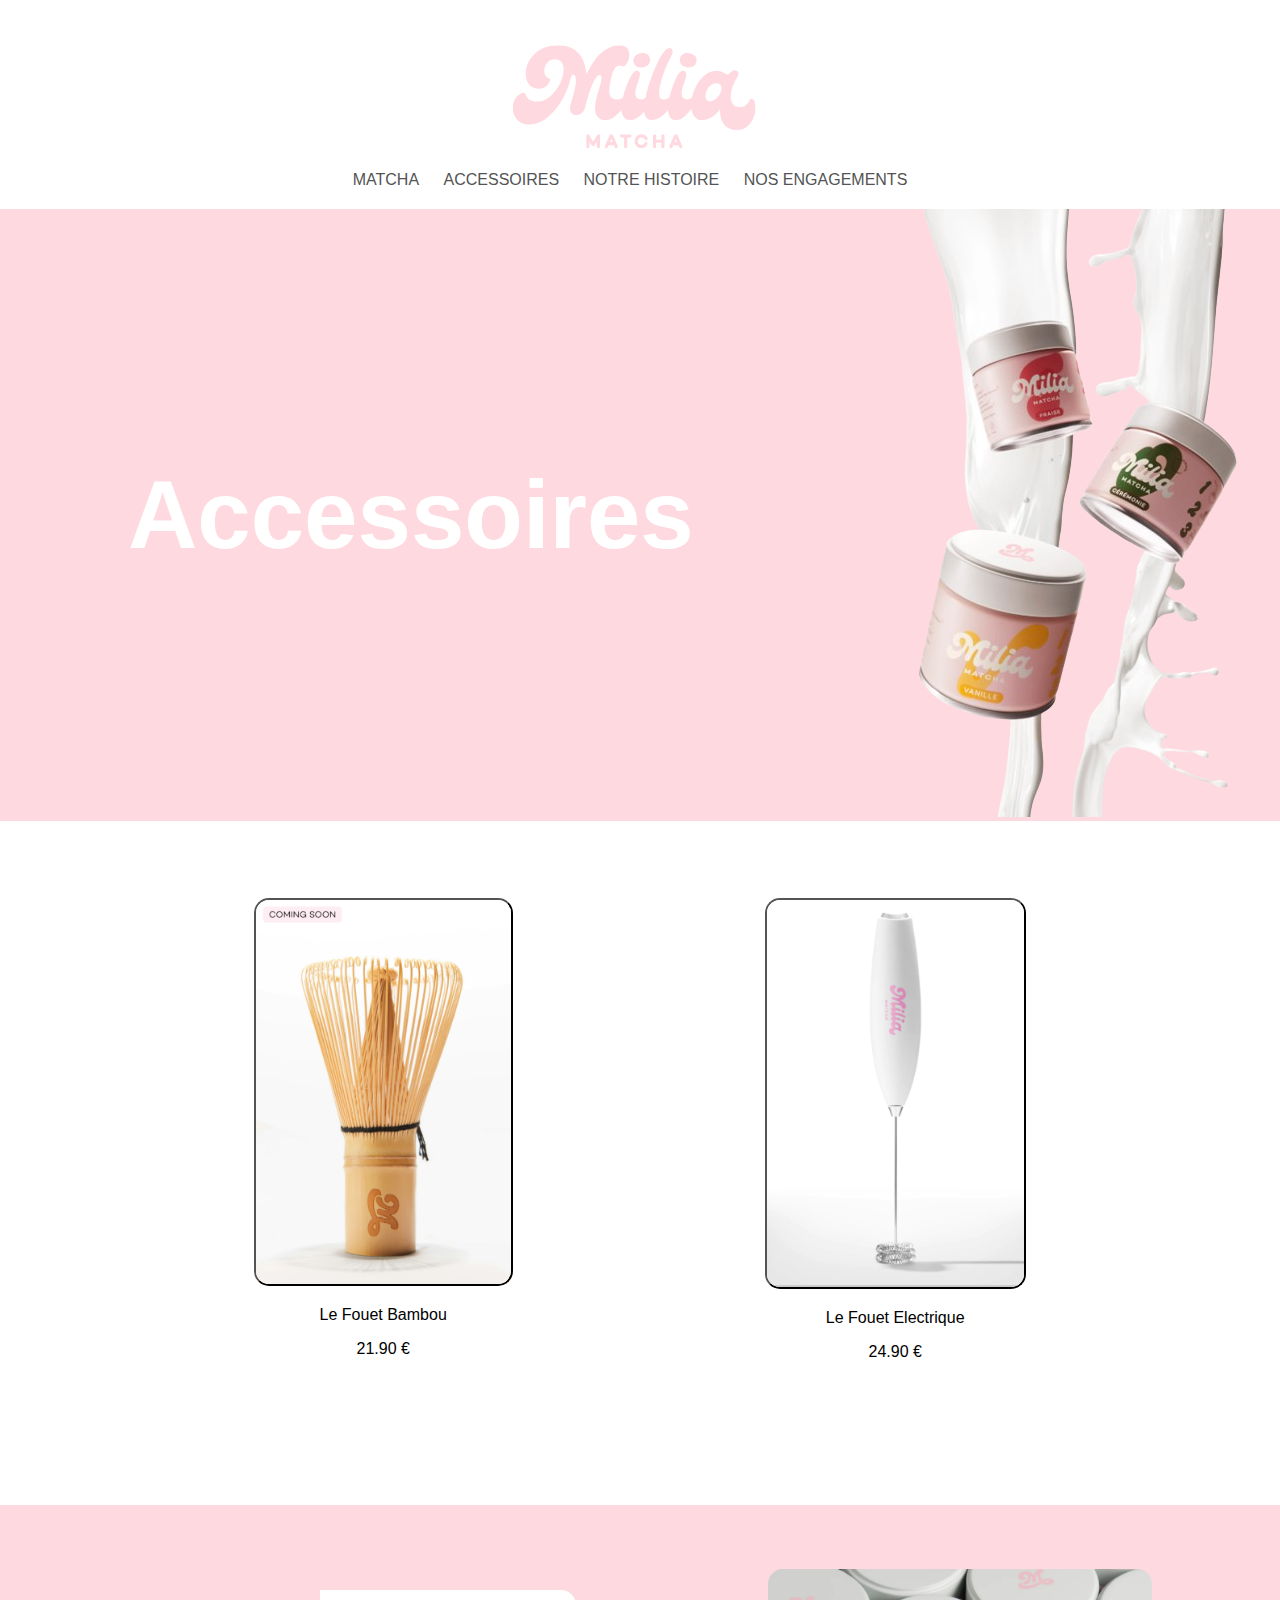
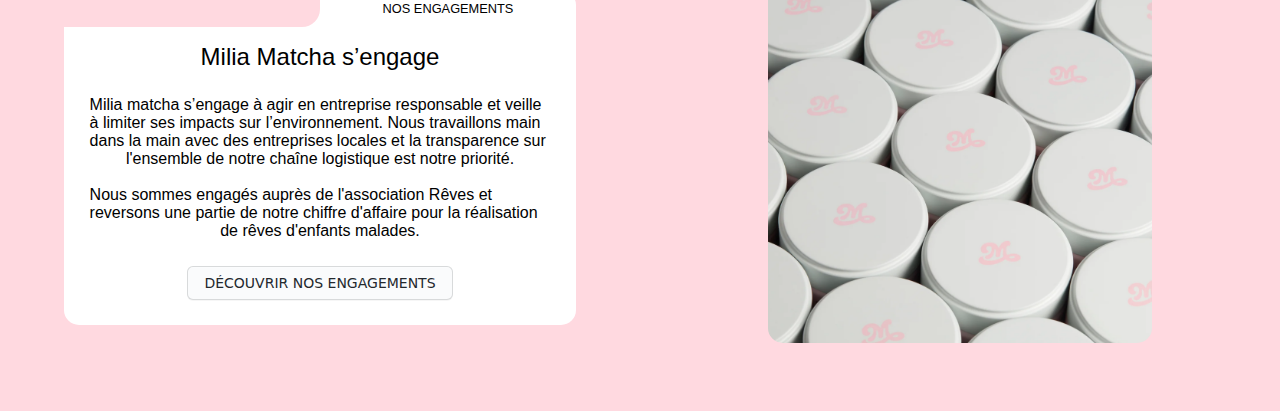
==== pages/Accessoires.html @ 655f2d35 "all page done" ====
<!DOCTYPE html>
<html lang="fr">
<head>
  <meta charset="UTF-8">
  <link rel="stylesheet" type="text/css" href="../style.css" />
  <meta name="viewport" content="width=device-width, initial-scale=1.0">
  <title>Milia Matcha</title>
  <link rel="stylesheet" href="../styles.css">
</head>
<body style="background-color: white;">
  <header>
    <img src="../Images/Milia.png">
    <nav>
      <ul>
        <li><a href="Matcha.html">MATCHA</a></li>
        <li><a href="Accessoires.html">ACCESSOIRES</a></li>
        <li><a href="Histoire.html">NOTRE HISTOIRE</a></li>
        <li><a href="Engagements.html">NOS ENGAGEMENTS</a></li>
      </ul>
    </nav>
</header>
<div class="container">
    <div class="text">
      <p style="font-size: 2em;">Accessoires</p>
    </div>
    <div class="image">
      <img src="../Images/Triplesboites2.png" alt="Image">
    </div>
  </div>
  <div style="background-color: white;">
    <div class="image-container" style="background-color: white;">
        <div>
            <img src="../Images/Fouet.png" alt="Image 1" style="width: 50%;">
            <p>Le Fouet Bambou</p>
            <p>21.90 €</p> 
        </div>
        <div>
            <img src="../Images/Fouetelec.png" alt="Image 1" style="width: 50%;">
            <p>Le Fouet Electrique</p>
            <p>24.90 €</p> 
        </div>
    </div>
</div>
<div class="container" style="margin-top: 10%;">
    <div class="left" style="width: 50%;">
        <div class="left-header">
          <div class="title" style="width: 50%;background-color: #ffd9e0;border-bottom-right-radius: 18px;">
            <h2> </h2>
          </div>
          <div class="title" style="width: 50%;">
            <h2 style="font-size: 0.8em; font-weight: 100;"> NOS ENGAGEMENTS</h2>
          </div>
        </div>
        <div class="left-content">
          <h1 style="font-size: 1.5em; font-weight: 100;">Milia Matcha s’engage</h1>
          <p style="margin: 5%; margin-bottom: 0;">Milia matcha s’engage à agir en entreprise responsable et veille à limiter ses impacts sur l’environnement. Nous travaillons main dans la main avec des entreprises locales et la transparence sur l'ensemble de notre chaîne logistique est notre priorité.<br> <br>
            Nous sommes engagés auprès de l'association Rêves et reversons une partie de notre chiffre d'affaire pour la réalisation de rêves d'enfants malades.</p>
            <button id="myButton" class="button-engagement" >DÉCOUVRIR NOS ENGAGEMENTS</button>

            <script type="text/javascript">
                document.getElementById("myButton").onclick = function () {
                    location.href = "Engagements.html";
                };
            </script>
        </div>
      </div>
    <div class="right" style="width: 50%; margin: 5%; text-align-last: center;">
      <img src="../Images/Multibox.png" alt="Image" style="border-radius: 15px; width: 75%;">
    </div>
  </div>
</body>
</html>
---- style.css ----
body {
    font-family: Arial, sans-serif;
    margin: 0;
    padding: 0;
    background-color: lightblue;
}

.left {
  background-color: #fff;
  width: 50%;
  margin: 5%;
  border-radius: 15px;
  display: flex;
  flex-direction: column;
  height: fit-content;
}

.left-content{
  text-align-last: center;
}

.left-header {
  height: 10%;
  display: flex;
}

.title {
  width: 50%;
  text-align: center;
}

.text-histoire {
  position: absolute;
  top: 50%;
  left: 50%;
  transform: translate(-50%, -50%);
  color: white;
  font-size: xxx-large;
  font-weight: 700;
  padding: 10px 20px;
  border-radius: 5px;
}

/* CSS */
.button-engagement {
  margin: 5%;
  appearance: none;
  background-color: #FAFBFC;
  border: 1px solid rgba(27, 31, 35, 0.15);
  border-radius: 6px;
  box-shadow: rgba(27, 31, 35, 0.04) 0 1px 0, rgba(255, 255, 255, 0.25) 0 1px 0 inset;
  box-sizing: border-box;
  color: #24292E;
  cursor: pointer;
  display: inline-block;
  font-family: -apple-system, system-ui, "Segoe UI", Helvetica, Arial, sans-serif, "Apple Color Emoji", "Segoe UI Emoji";
  font-size: 14px;
  font-weight: 500;
  line-height: 20px;
  list-style: none;
  padding: 6px 16px;
  position: relative;
  transition: background-color 0.2s cubic-bezier(0.3, 0, 0.5, 1);
  user-select: none;
  -webkit-user-select: none;
  touch-action: manipulation;
  vertical-align: middle;
  white-space: nowrap;
  word-wrap: break-word;
}

.button-engagement:hover {
  background-color: #F3F4F6;
  text-decoration: none;
  transition-duration: 0.1s;
}

.button-engagement:disabled {
  background-color: #FAFBFC;
  border-color: rgba(27, 31, 35, 0.15);
  color: #959DA5;
  cursor: default;
}

.button-engagement:active {
  background-color: #EDEFF2;
  box-shadow: rgba(225, 228, 232, 0.2) 0 1px 0 inset;
  transition: none 0s;
}

.button-engagement:focus {
  outline: 1px transparent;
}

.button-engagement:before {
  display: none;
}

.button-engagement:-webkit-details-marker {
  display: none;
}

.title {
  width: 48%; /* Ajustez selon vos besoins */
  text-align: center;
}

.container {
    background-color: #ffd9e0;
    display: flex;
    align-items: center; /* Centrer verticalement */
  }

.image-container {
    display: flex;
    justify-content: space-between;
    background-color: lightblue;
    margin-left: 10%;
    text-align-last: center;
    margin-right: 10%;
}
.image-container img {
  border-radius: 15px;
  margin-top: 15%;
  width: 80%;
  border: black 2px outset;
}
  
  .text {
    font-size: xxx-large;
    font-weight: bold;
    color: white;
    margin: 10%;
    flex: 1; /* Le texte prendra tout l'espace disponible */
  }

  .image {
    margin-left: 20px; /* Espacement entre le texte et l'image */
  }  

header {
    background-color: #fff;
    color: #535353;
    padding: 20px;
    text-align-last: center;
  }
  
nav ul {
    list-style-type: none;
    margin: 0;
    padding: 0;
  }
  
nav ul li {
    display: inline;
    margin-right: 20px;
  }
  
nav ul li a {
    color: #535353;
    text-decoration: none;
  }
  
.hero {
    background-image: url('hero-image.jpg');
    background-size: cover;
    background-position: center;
    text-align: center;
    color: #fff;
    padding: 100px 20px;
  }
  
.btn {
    display: inline-block;
    background-color: #333;
    color: #fff;
    padding: 10px 20px;
    text-decoration: none;
    border-radius: 5px;
    transition: background-color 0.3s ease;
  }
  
.btn:hover {
    background-color: #555;
  }
  
footer {
    background-color: #333;
    color: #fff;
    text-align: center;
    padding: 20px;
  }
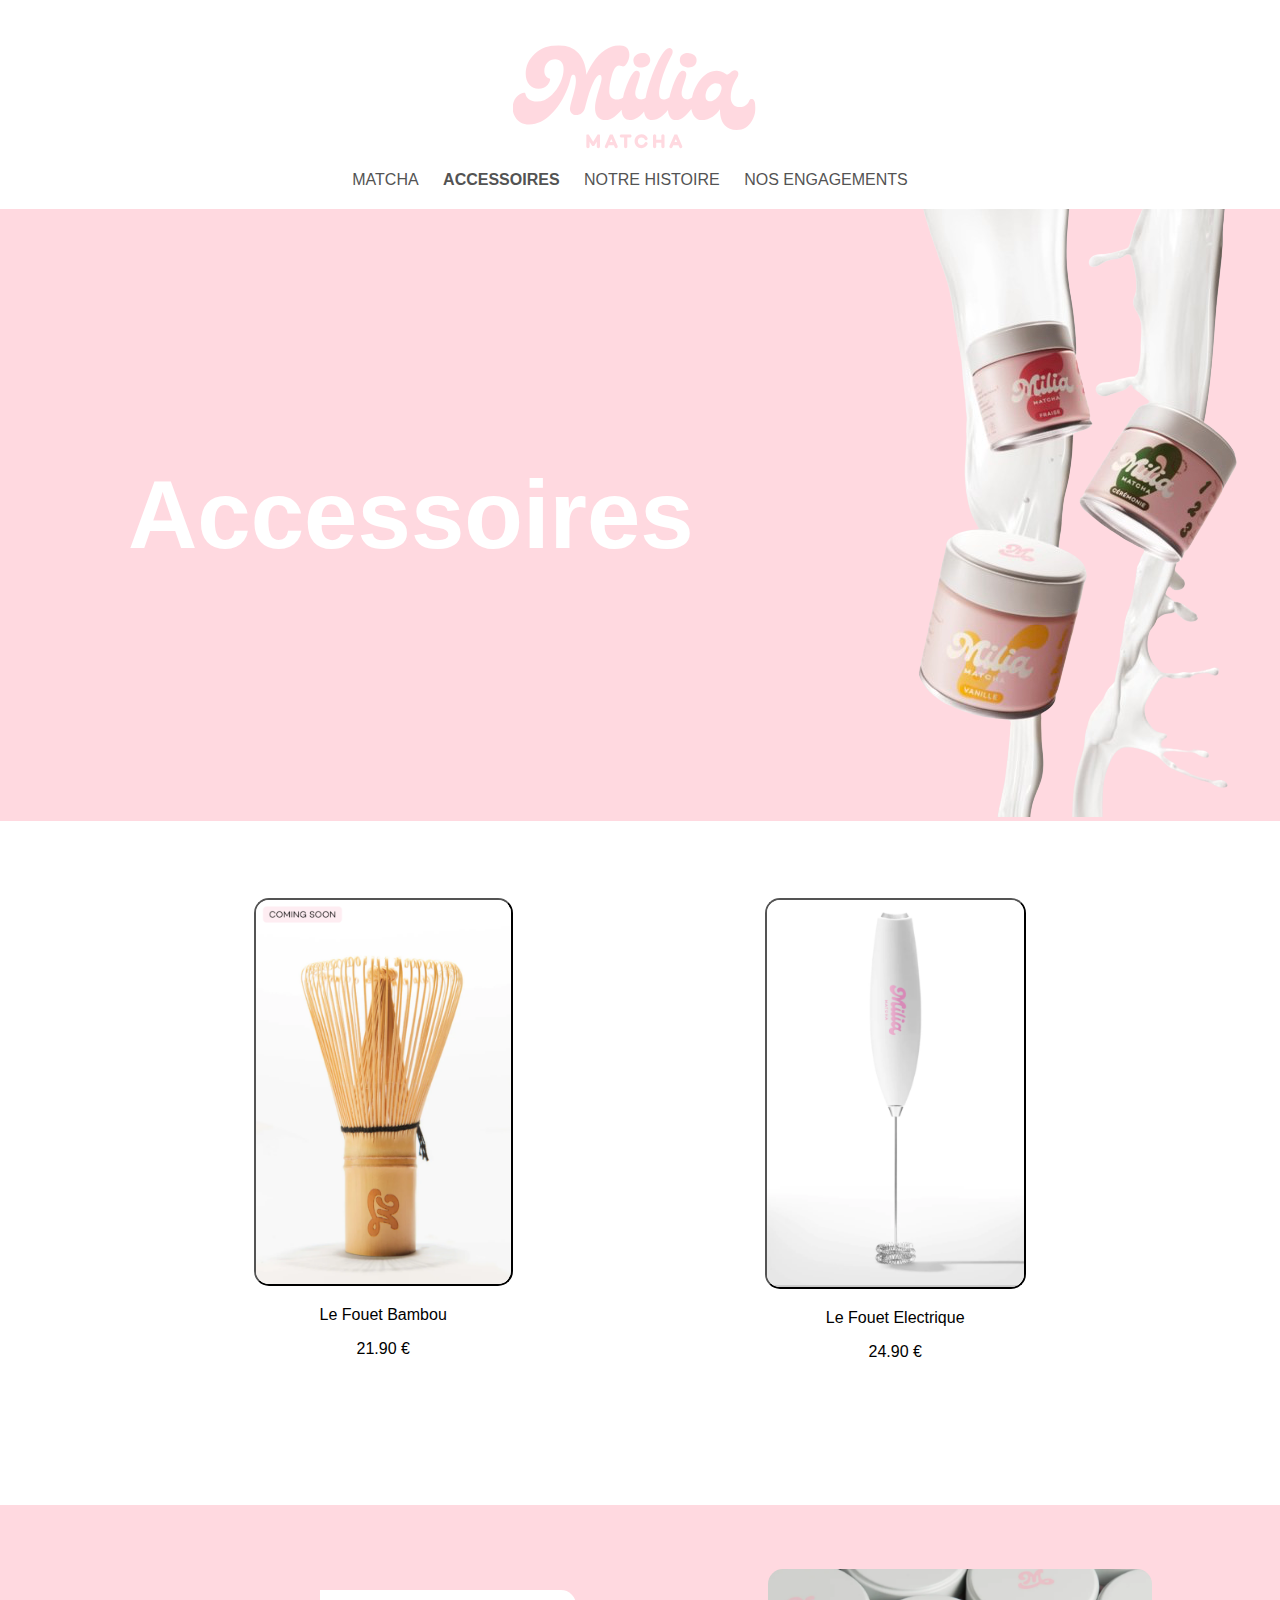
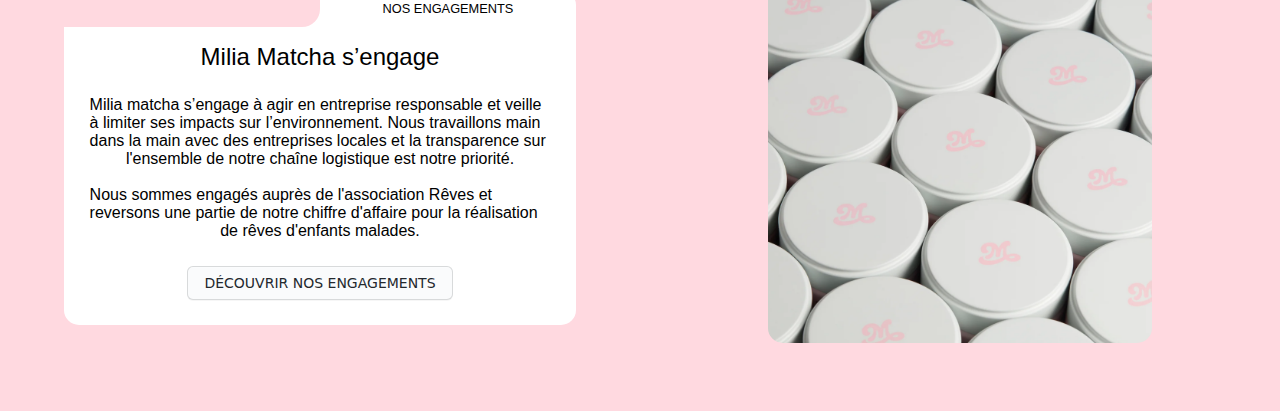
==== commit 5c72143c: "modif font" ====
--- a/pages/Accessoires.html
+++ b/pages/Accessoires.html
@@ -13,7 +13,7 @@
     <nav>
       <ul>
         <li><a href="Matcha.html">MATCHA</a></li>
-        <li><a href="Accessoires.html">ACCESSOIRES</a></li>
+        <li><a href="Accessoires.html" style="font-weight: 600;" >ACCESSOIRES</a></li>
         <li><a href="Histoire.html">NOTRE HISTOIRE</a></li>
         <li><a href="Engagements.html">NOS ENGAGEMENTS</a></li>
       </ul>
--- a/style.css
+++ b/style.css
@@ -4,6 +4,8 @@
     padding: 0;
     background-color: lightblue;
 }
+
+
 
 .left {
   background-color: #fff;
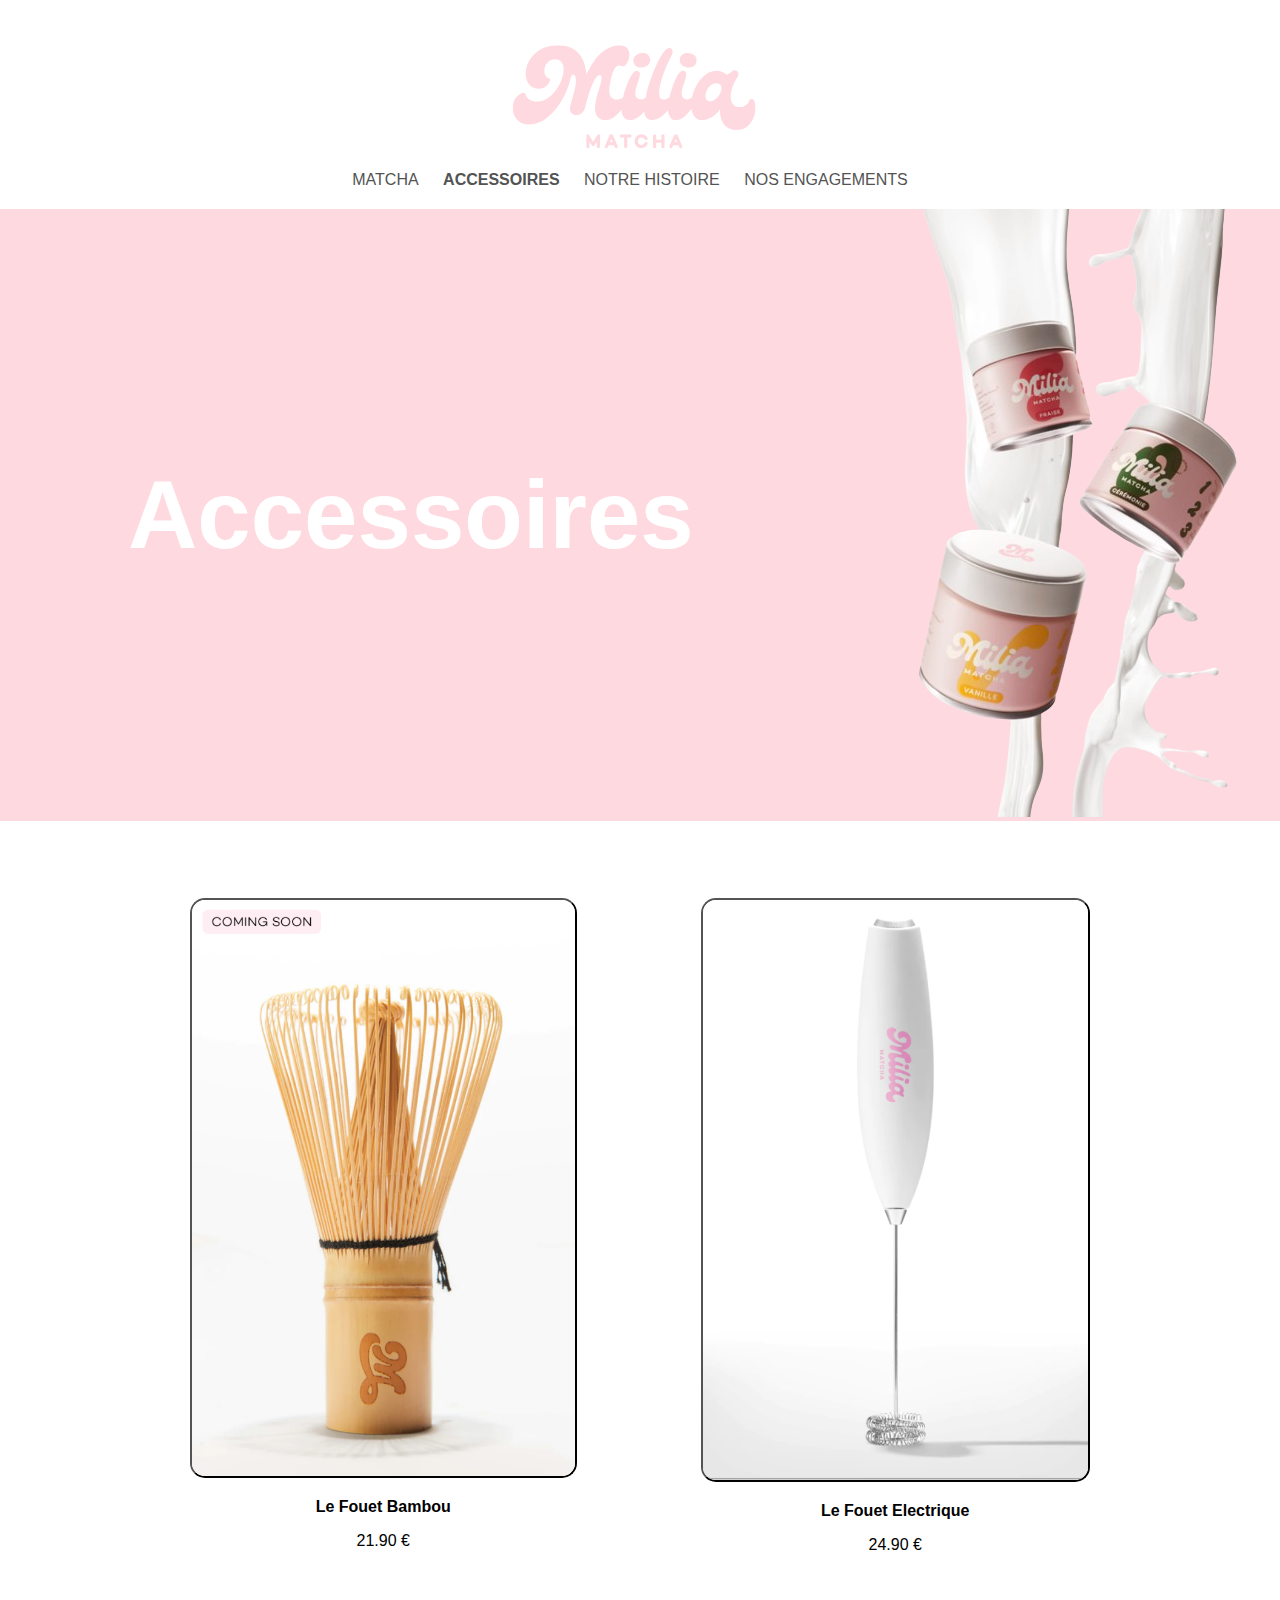
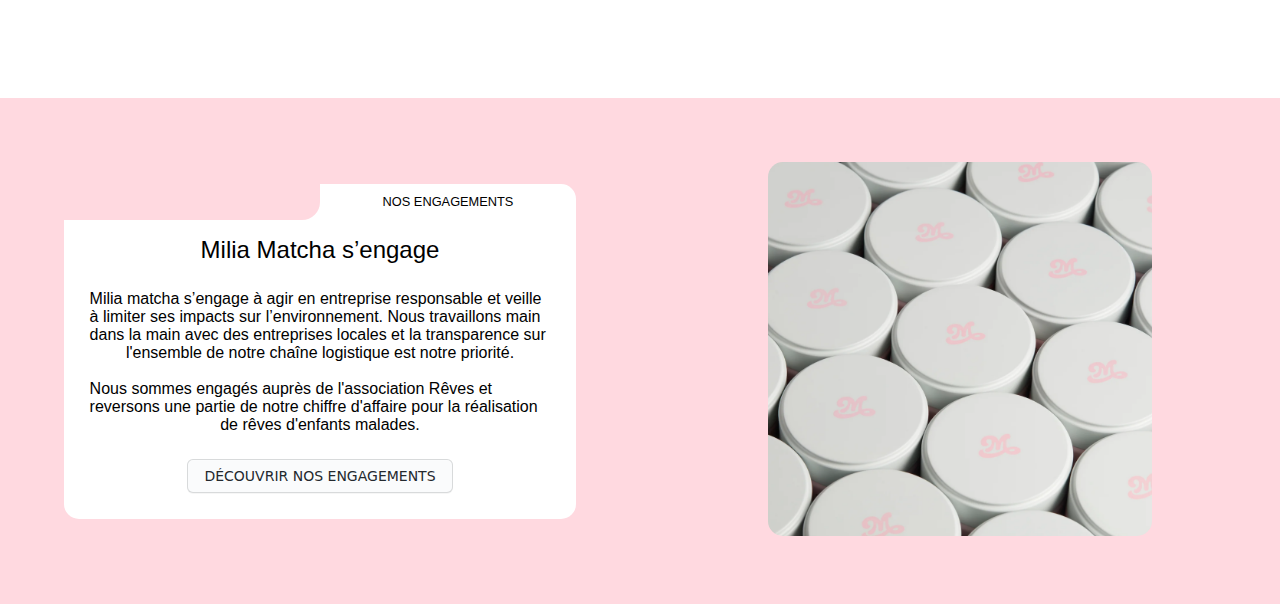
==== commit be30861e: "add hover + right photos + favicon" ====
--- a/pages/Accessoires.html
+++ b/pages/Accessoires.html
@@ -4,8 +4,8 @@
   <meta charset="UTF-8">
   <link rel="stylesheet" type="text/css" href="../style.css" />
   <meta name="viewport" content="width=device-width, initial-scale=1.0">
+  <link rel="shortcut icon" type="image/x-icon" href="../Images/favicon.ico">
   <title>Milia Matcha</title>
-  <link rel="stylesheet" href="../styles.css">
 </head>
 <body style="background-color: white;">
   <header>
@@ -29,14 +29,16 @@
   </div>
   <div style="background-color: white;">
     <div class="image-container" style="background-color: white;">
-        <div>
-            <img src="../Images/Fouet.png" alt="Image 1" style="width: 50%;">
-            <p>Le Fouet Bambou</p>
+        <div class="image-wrapper">
+            <img src="../Images/Fouet.png" alt="Image originale" style="width: 75%;">
+            <img src="../Images/fouet2.png" class="hover-image" alt="Image au survol" style=" width: 50%;">
+            <p style="font-weight: 900;">Le Fouet Bambou</p>
             <p>21.90 €</p> 
         </div>
-        <div>
-            <img src="../Images/Fouetelec.png" alt="Image 1" style="width: 50%;">
-            <p>Le Fouet Electrique</p>
+        <div class="image-wrapper">
+            <img src="../Images/Fouetelec.png" alt="Image originale" style="width: 75%;">
+            <img src="../Images/fouetelec2.png" class="hover-image" alt="Image au survol" style="width: 50%;">
+            <p style="font-weight: 900;">Le Fouet Electrique</p>
             <p>24.90 €</p> 
         </div>
     </div>
--- a/style.css
+++ b/style.css
@@ -5,7 +5,22 @@
     background-color: lightblue;
 }
 
-
+.image-wrapper {
+  position: relative;
+  display: inline-block;
+}
+
+.hover-image {
+  position: absolute;
+  top: 0;
+  left: 0;
+  opacity: 0;
+  transition: opacity 0.3s ease-in-out;
+}
+
+.image-wrapper:hover .hover-image {
+  opacity: 1;
+}
 
 .left {
   background-color: #fff;
